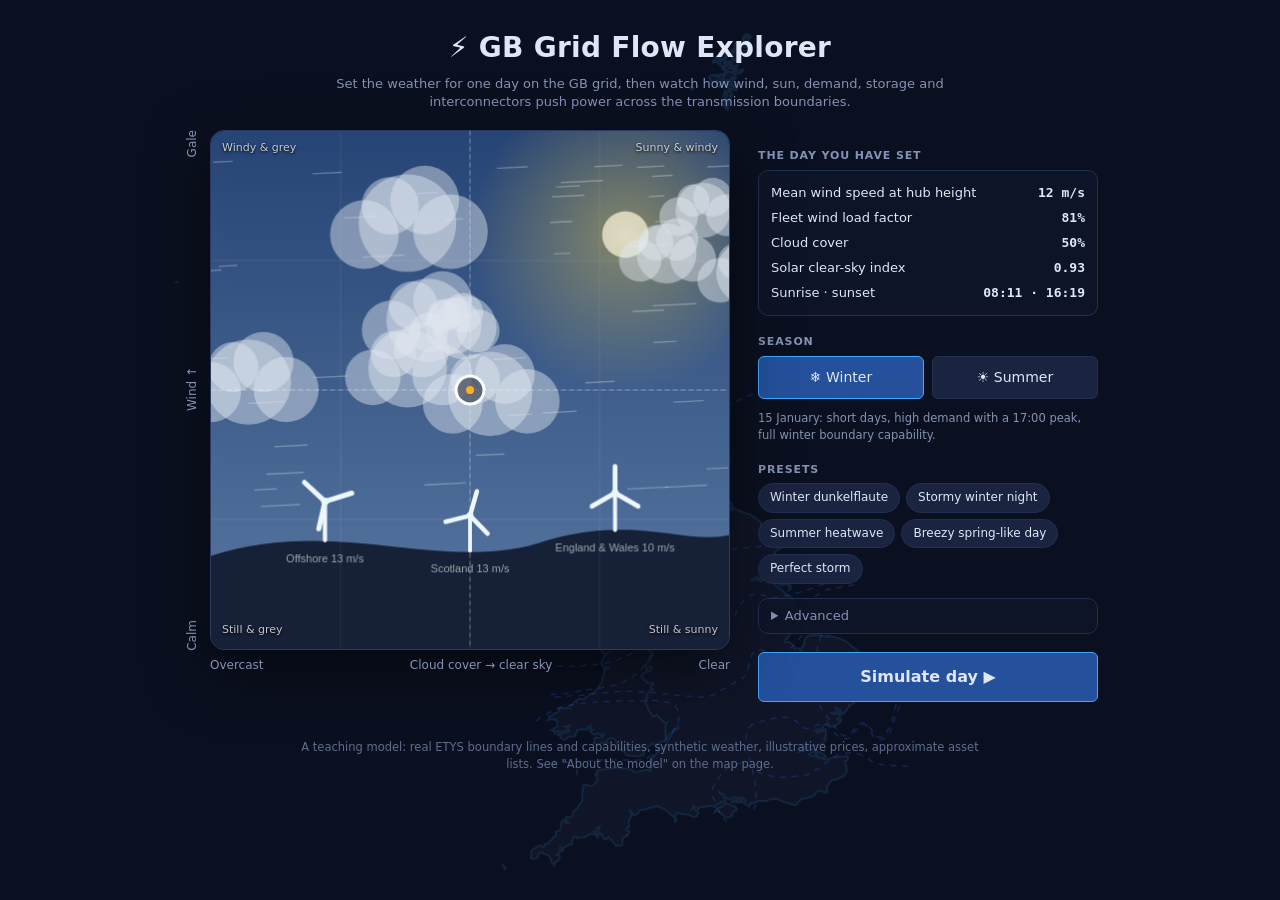
==== index.html @ 6d8d85ab "Publish GB Grid Flow Explorer web build Built with python -m gridviz.build_site from main@1571fb7.  " ====
<!doctype html>
<html lang="en">
<head>
<meta charset="utf-8">
<meta name="viewport" content="width=device-width, initial-scale=1">
<title>GB Grid Flow Explorer</title>
<link rel="icon" href="data:image/svg+xml,%3Csvg xmlns='http://www.w3.org/2000/svg' viewBox='0 0 16 16'%3E%3Cpath d='M9 1 3 9h4l-1 6 6-8H8z' fill='%23ffb020'/%3E%3C/svg%3E">
<link rel="stylesheet" href="css/app.css">
<script>window.GBGFE_STATIC = true;</script>
</head>
<body class="configpage">
<canvas id="bgmap" aria-hidden="true"></canvas>
<div class="config">
  <header>
    <h1>⚡ GB Grid Flow Explorer</h1>
    <p>Set the weather for one day on the GB grid, then watch how wind, sun, demand, storage and interconnectors push power across the transmission boundaries.</p>
  </header>

  <div class="config-grid">
    <div class="padwrap">
      <canvas id="pad" tabindex="0" aria-label="Weather pad: left/right = cloud cover, up/down = wind. Use arrow keys to move."></canvas>
      <span class="corner" style="left:40px;bottom:40px">Still &amp; grey</span>
      <span class="corner" style="right:12px;bottom:40px">Still &amp; sunny</span>
      <span class="corner" style="left:40px;top:10px">Windy &amp; grey</span>
      <span class="corner" style="right:12px;top:10px">Sunny &amp; windy</span>
      <div class="axis-y"><span>Calm</span><span>Wind ↑</span><span>Gale</span></div>
      <div class="axis-x"><span>Overcast</span><span>Cloud cover → clear sky</span><span>Clear</span></div>
    </div>

    <div class="side">
      <h3>The day you have set</h3>
      <div class="readouts" id="readouts"></div>

      <h3>Season</h3>
      <div class="season">
        <button class="btn" data-season="winter">❄ Winter</button>
        <button class="btn" data-season="summer">☀ Summer</button>
      </div>
      <p class="dim small" id="seasonNote"></p>

      <h3>Presets</h3>
      <div class="chips" id="presets"></div>

      <details class="adv">
        <summary>Advanced</summary>
        <label>Random seed <input type="number" id="seed" min="0" max="999999" step="1"></label>
        <label>Weather front <span><input type="checkbox" id="front"> <span class="dim small">wind sweeps north to south</span></span></label>
        <label>Summer derate <span><input type="range" id="derate" min="0.7" max="1" step="0.01"> <b class="mono" id="derateVal"></b></span></label>
        <label>Storage start SoC <span><input type="range" id="soc" min="0" max="1" step="0.05"> <b class="mono" id="socVal"></b></span></label>
        <p class="dim small">The same pad position and seed always give the same day. The summer derate is an assumption: ETYS only publishes winter capabilities. Storage ends the day where it started.</p>
      </details>

      <button class="btn go" id="go">Simulate day ▶</button>
      <p class="dim small" id="err"></p>
    </div>
  </div>

  <footer>A teaching model: real ETYS boundary lines and capabilities, synthetic weather, illustrative prices, approximate asset lists. See "About the model" on the map page.</footer>
</div>

<div id="overlay" class="overlay hidden">
  <canvas id="spinCanvas"></canvas>
  <div id="overlayText">Starting the turbines… solving 48 half-hours</div>
  <button class="btn hidden" id="overlayClose">Back</button>
</div>

<script type="module" src="js/config.js"></script>
</body>
</html>
---- css/app.css ----
:root {
  --bg: #0b1020; --land: #141b2f; --panel: #0f1629; --panel2: #141d36; --line: #22304f; --text: #dfe6f5; --dim: #8492b4;
  --accent: #3fa9ff; --warn: #ff2d55; --amber: #ffb020; --ok: #2ee6a6;
  --sans: "Segoe UI", Inter, system-ui, -apple-system, sans-serif;
  --mono: Consolas, "Cascadia Mono", "SF Mono", monospace;
}
* { box-sizing: border-box; }
html, body { height: 100%; margin: 0; background: var(--bg); color: var(--text); font: 13px/1.45 var(--sans); }
a { color: var(--accent); }
h2 { margin: 0 0 6px; font-size: 18px; }
h3 { margin: 14px 0 6px; font-size: 11px; letter-spacing: .08em; text-transform: uppercase; color: var(--dim); font-weight: 600; }
h3:first-child { margin-top: 0; }
h4 { margin: 12px 0 4px; font-size: 12.5px; }
.dim { color: var(--dim); } .small { font-size: 11.5px; } .mono { font-family: var(--mono); font-variant-numeric: tabular-nums; }
.warn { color: var(--warn); } .hidden { display: none !important; }
.hint { text-transform: none; letter-spacing: 0; font-weight: 400; color: #5f6c8e; margin-left: 4px; }
.spacer { flex: 1; }
.flag { width: 18px; height: 12px; vertical-align: -1px; border-radius: 1px; }
code { font-family: var(--mono); font-size: 12px; background: #1a2440; padding: 0 4px; border-radius: 3px; }

.btn, button.btn { display: inline-flex; align-items: center; gap: 6px; padding: 6px 12px; background: #1a2440; color: var(--text);
  border: 1px solid var(--line); border-radius: 6px; font: inherit; cursor: pointer; text-decoration: none; }
.btn:hover { background: #22305a; } .btn.primary { background: #24509c; border-color: #3566c2; }
.btn.small { padding: 4px 9px; font-size: 12px; }
button.icon { display: inline-flex; align-items: center; justify-content: center; width: 26px; height: 26px; padding: 0; border: 1px solid transparent;
  background: transparent; color: var(--dim); border-radius: 5px; cursor: pointer; }
button.icon:hover { background: #1a2440; color: var(--text); }
button.icon.on { color: var(--text); }
button:focus-visible, a:focus-visible, [tabindex]:focus-visible, input:focus-visible { outline: 2px solid var(--accent); outline-offset: 1px; }
button.link { background: none; border: 0; color: var(--dim); cursor: pointer; padding: 4px 0; text-decoration: underline; font: inherit; }

/* ---------------------------------------------------------------- map page */
.topbar { height: 46px; display: flex; align-items: center; gap: 14px; padding: 0 14px; border-bottom: 1px solid var(--line); background: #0d1326; }
.brand { font-weight: 700; font-size: 15px; color: var(--text); text-decoration: none; white-space: nowrap; }
.wx { padding: 4px 10px; border: 1px solid var(--line); border-radius: 14px; background: #121a31; white-space: nowrap; overflow: hidden; text-overflow: ellipsis; }
.busy { color: var(--amber); display: inline-flex; align-items: center; gap: 6px; }
.spinner { width: 12px; height: 12px; border: 2px solid var(--amber); border-right-color: transparent; border-radius: 50%; animation: spin .8s linear infinite; }
@keyframes spin { to { transform: rotate(360deg); } }

.app { display: grid; grid-template-columns: 252px minmax(0, 1fr) 286px; grid-template-rows: minmax(0, 1fr) 196px; height: calc(100vh - 46px); }
.panel { background: var(--panel); padding: 12px; overflow-y: auto; min-height: 0; }
.panel.left { border-right: 1px solid var(--line); grid-row: 1; }
.panel.right { border-left: 1px solid var(--line); grid-row: 1; }
.mapcol { position: relative; overflow: hidden; grid-row: 1; min-width: 0; }
#map { display: block; cursor: grab; touch-action: none; }
.bottom { grid-column: 1 / -1; border-top: 1px solid var(--line); background: #0d1326; display: flex; flex-direction: column; min-height: 0; padding: 6px 12px 4px; }

.layer { display: flex; align-items: center; gap: 2px; padding: 1px 0; }
.layer .lname { flex: 1; margin-left: 6px; line-height: 1.2; }
.layer button.icon { width: 24px; height: 24px; color: #4a5679; }
.layer button.icon.on { color: var(--text); }
.layer button.pow.on { color: var(--ok); }
.layer button.solo.on { color: var(--amber); }
.icon-spacer { width: 24px; display: inline-block; }
.swatch { display: inline-block; width: 10px; height: 10px; border-radius: 50%; flex: none; margin-right: 4px; }
.sep { border-top: 1px solid var(--line); margin: 6px 0; }
.row2 { display: flex; gap: 6px; margin-top: 6px; } .row2 .btn { flex: 1; justify-content: center; }
label.check { display: flex; gap: 7px; align-items: flex-start; margin: 4px 0; cursor: pointer; }
label.check input { margin-top: 2px; accent-color: var(--accent); }

.missions-box { margin-top: 10px; border-top: 1px solid var(--line); padding-top: 8px; }
.collapsible { cursor: pointer; user-select: none; } .collapsible::before { content: "▾ "; }
.missions-box.collapsed .collapsible::before { content: "▸ "; } .missions-box.collapsed #missions { display: none; }
.pill { background: #1a2440; border-radius: 10px; padding: 1px 7px; color: var(--text); letter-spacing: 0; }
.mission { border: 1px solid var(--line); border-radius: 6px; margin: 5px 0; background: var(--panel2); }
.m-head { display: flex; gap: 8px; align-items: center; padding: 6px 8px; cursor: pointer; }
.m-tick { width: 20px; height: 20px; border-radius: 50%; background: #22305a; display: inline-flex; align-items: center; justify-content: center; font-size: 11px; flex: none; }
.mission.done .m-tick { background: var(--ok); color: #05291e; font-weight: 700; }
.m-title { font-weight: 600; }
.m-body { display: none; padding: 0 9px 8px; font-size: 12px; } .m-body p { margin: 4px 0; }
.mission.open .m-body { display: block; }
.m-why { color: #bff7e4; } .m-hint { color: var(--dim); }

.bars { display: flex; flex-direction: column; gap: 7px; }
.bbar { cursor: pointer; padding: 2px 4px; border-radius: 4px; }
.bbar:hover, .bbar.sel { background: #18213d; }
.bbar-top { display: flex; justify-content: space-between; font-size: 12px; }
.bname { font-weight: 700; }
.btrack { position: relative; height: 9px; background: #1a2440; border-radius: 3px; overflow: hidden; margin-top: 2px; }
.bfill, .bghost { position: absolute; top: 0; bottom: 0; left: 0; transition: width .25s ease; }
.bghost { background: repeating-linear-gradient(90deg, rgba(255,45,85,.55) 0 3px, transparent 3px 6px); }
.b100 { position: absolute; top: -1px; bottom: -1px; left: 66%; width: 2px; background: rgba(255,255,255,.55); }
.ctr { display: flex; flex-direction: column; padding: 7px 0; border-bottom: 1px solid var(--line); }
.ctr span { color: var(--dim); font-size: 11.5px; } .ctr b { font-size: 19px; font-weight: 600; } .ctr small { color: #6f7b9c; font-size: 11px; }
.warnbox { background: rgba(255,45,85,.12); border: 1px solid rgba(255,45,85,.4); border-radius: 6px; padding: 6px 8px; }

.controls { display: flex; align-items: center; gap: 4px; height: 34px; }
.controls button.icon { width: 30px; height: 30px; color: var(--text); }
.controls button.play { background: #24509c; }
.controls button.on { color: var(--amber); }
.speed { display: inline-flex; align-items: center; gap: 6px; margin-left: 14px; color: var(--dim); }
.speed input { width: 120px; accent-color: var(--accent); }
.clock { font-size: 20px; font-weight: 600; margin-left: 18px; }
.sp { color: var(--dim); margin-left: 10px; }
.sun { color: #ffd84d; white-space: pre; }
.chartwrap { position: relative; flex: 1; min-height: 0; }
#chart { width: 100%; height: 100%; display: block; cursor: col-resize; }
.chart-legend { display: flex; flex-wrap: wrap; gap: 2px 12px; font-size: 10.5px; color: var(--dim); padding-top: 2px; }
.chart-legend i { display: inline-block; width: 9px; height: 9px; margin-right: 4px; vertical-align: -1px; border-radius: 2px; }
.chart-legend i.line { height: 2px; background: #fff; vertical-align: 2px; width: 12px; }
.chart-legend i.hatch { background: repeating-linear-gradient(135deg, rgba(255,45,85,.8) 0 2px, transparent 2px 4px); }

.tooltip { position: absolute; pointer-events: none; display: none; background: rgba(6,10,22,.94); border: 1px solid var(--line);
  padding: 6px 9px; border-radius: 6px; max-width: 280px; z-index: 6; font-size: 12px; }
.card { position: absolute; top: 12px; right: 12px; width: 360px; max-height: calc(100% - 24px); overflow-y: auto; background: rgba(13,19,38,.97);
  border: 1px solid var(--line); border-radius: 10px; padding: 14px 16px; z-index: 5; box-shadow: 0 10px 30px rgba(0,0,0,.45); }
.card p { margin: 6px 0; }
.card .close { position: absolute; top: 8px; right: 8px; }
.card-kicker { font-size: 11px; letter-spacing: .08em; text-transform: uppercase; color: var(--dim); font-weight: 600; }
.card .big { font-size: 15px; }
.card .action { background: #18213d; border-radius: 6px; padding: 6px 8px; }
.equation { background: #18213d; border-left: 3px solid var(--accent); border-radius: 4px; padding: 8px 10px; margin: 8px 0; line-height: 1.6; }
table.kv { width: 100%; border-collapse: collapse; margin: 6px 0; font-size: 12px; }
table.kv td { padding: 2px 0; vertical-align: top; } table.kv td:first-child { color: var(--dim); padding-right: 10px; white-space: nowrap; }
table.kv td:last-child { text-align: right; }
canvas.spark { width: 100%; height: 110px; display: block; margin-top: 8px; background: #0e152b; border-radius: 6px; }
canvas.spark.short { height: 70px; }
.spark-legend { display: flex; flex-wrap: wrap; gap: 2px 10px; font-size: 10.5px; color: var(--dim); margin: 3px 0 6px; }
.spark-legend i { display: inline-block; width: 14px; border-top: 2px solid; margin-right: 4px; vertical-align: 3px; }

.maptools { position: absolute; left: 10px; top: 10px; }
.maptools button.icon { background: rgba(13,19,38,.85); border-color: var(--line); color: var(--text); }
.maphelp { position: absolute; left: 44px; top: 15px; font-size: 11px; pointer-events: none; }
.toasts { position: absolute; left: 12px; bottom: 12px; display: flex; flex-direction: column; gap: 8px; z-index: 8; width: min(400px, calc(100% - 24px)); }
.toast { background: rgba(13,19,38,.97); border: 1px solid var(--line); border-left: 4px solid var(--accent); border-radius: 8px; padding: 9px 12px;
  box-shadow: 0 8px 24px rgba(0,0,0,.45); cursor: pointer; transition: opacity .4s; animation: rise .25s ease; }
.toast.success { border-left-color: var(--ok); } .toast.error { border-left-color: var(--warn); } .toast.fade { opacity: 0; }
@keyframes rise { from { transform: translateY(8px); opacity: 0; } }

.modal { position: fixed; inset: 0; background: rgba(3,6,14,.7); display: flex; align-items: center; justify-content: center; z-index: 20; padding: 16px; }
.modal-box { position: relative; background: #0f1629; border: 1px solid var(--line); border-radius: 12px; padding: 22px 26px; max-width: 680px; max-height: 88vh; overflow-y: auto; }
.modal-box .close { position: absolute; top: 10px; right: 10px; font-size: 16px; }
.modal-box ul { padding-left: 18px; }
table.data-table { font-size: 11.5px; margin: 8px 0; }
table.data-table th { text-align: left; color: var(--dim); font-weight: 600; padding: 3px 8px 3px 0; border-bottom: 1px solid var(--line); }
table.data-table td { padding: 4px 8px 4px 0; border-bottom: 1px solid var(--line); text-align: left !important; white-space: normal !important; } .modal-box li { margin: 5px 0; }

/* ---------------------------------------------------------------- config page */
.configpage { overflow-x: hidden; }
#bgmap { position: fixed; inset: 0; z-index: 0; }
.config { position: relative; z-index: 1; min-height: 100vh; display: flex; flex-direction: column; align-items: center; padding: 28px 16px 40px; }
.config header { text-align: center; margin-bottom: 18px; }
.config header h1 { margin: 0; font-size: 28px; letter-spacing: .01em; }
.config header p { margin: 6px 0 0; color: var(--dim); max-width: 640px; }
.config-grid { display: grid; grid-template-columns: auto 340px; gap: 28px; align-items: start; }
.padwrap { position: relative; padding: 0 0 28px 28px; }
#pad { width: min(520px, calc(100vw - 80px)); aspect-ratio: 1; display: block; border-radius: 14px; border: 1px solid #2b3a62;
  box-shadow: 0 20px 60px rgba(0,0,0,.5); cursor: crosshair; touch-action: none; }
.axis-x { position: absolute; left: 28px; right: 0; bottom: 4px; display: flex; justify-content: space-between; color: var(--dim); font-size: 12px; }
.axis-y { position: absolute; left: 0; top: 0; bottom: 28px; width: 22px; display: flex; flex-direction: column-reverse; justify-content: space-between; align-items: center; color: var(--dim); font-size: 12px; }
.axis-y span { writing-mode: vertical-rl; transform: rotate(180deg); }
.corner { position: absolute; font-size: 11px; color: rgba(255,255,255,.75); pointer-events: none; text-shadow: 0 1px 3px #000; }
.side h3 { margin-top: 18px; }
.readouts { background: rgba(15,22,41,.9); border: 1px solid var(--line); border-radius: 10px; padding: 10px 12px; }
.readouts div { display: flex; justify-content: space-between; padding: 3px 0; }
.readouts b { font-family: var(--mono); }
.season { display: flex; gap: 8px; }
.season button { flex: 1; padding: 10px; font-size: 14px; justify-content: center; }
.season button.on { background: #24509c; border-color: #3fa9ff; }
.chips { display: flex; flex-wrap: wrap; gap: 6px; }
.chips button { border-radius: 16px; padding: 5px 11px; font-size: 12px; }
.chips button.on { border-color: var(--amber); }
details.adv { margin-top: 14px; background: rgba(15,22,41,.9); border: 1px solid var(--line); border-radius: 10px; padding: 8px 12px; }
details.adv summary { cursor: pointer; color: var(--dim); }
details.adv label { display: flex; justify-content: space-between; align-items: center; gap: 10px; margin: 8px 0; }
details.adv input[type=number] { width: 90px; background: #1a2440; color: var(--text); border: 1px solid var(--line); border-radius: 4px; padding: 3px 6px; font: inherit; }
details.adv input[type=range] { width: 130px; accent-color: var(--accent); }
.btn.go { margin-top: 18px; width: 100%; justify-content: center; font-size: 16px; padding: 12px; background: #24509c; border-color: #3fa9ff; font-weight: 600; }
.btn.go:hover { background: #2c61bd; }
.overlay { position: fixed; inset: 0; z-index: 30; background: rgba(5,8,18,.88); display: flex; flex-direction: column; align-items: center; justify-content: center; gap: 12px; }
#spinCanvas { width: 260px; height: 140px; }
.config footer { margin-top: 26px; color: #5f6c8e; font-size: 11.5px; text-align: center; max-width: 700px; }

@media (max-width: 1100px) {
  .app { grid-template-columns: 232px minmax(0, 1fr) 250px; }
  .maphelp { display: none; }
  .card { width: 320px; }
}
@media (max-width: 900px) {
  .config-grid { grid-template-columns: 1fr; }
  .padwrap { justify-self: center; }
}
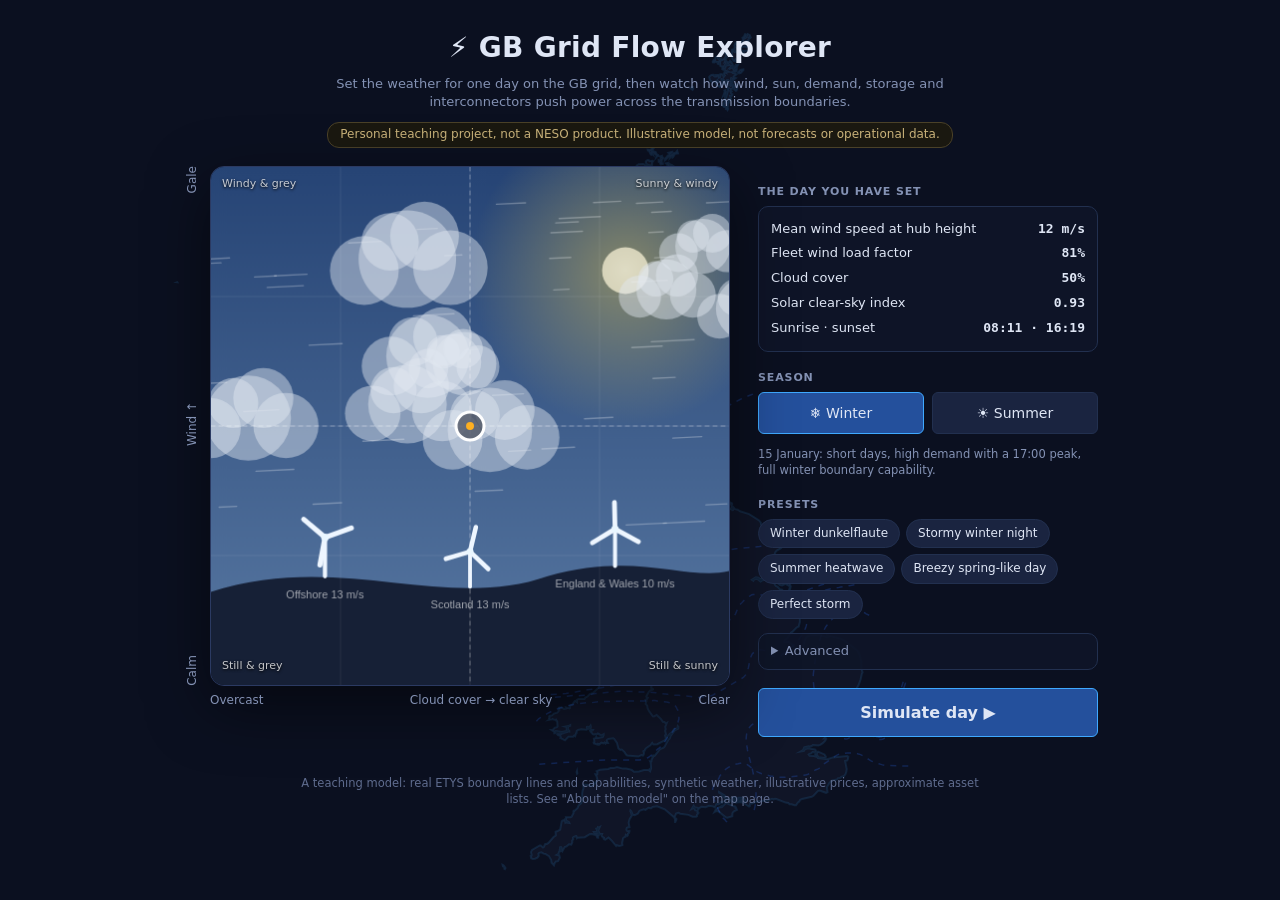
==== commit 6f82d711: "Rebuild from c30025b: teaching-project notice Co-Authored-By: Claude Opus 5.5 <noreply@anthropic.com" ====
--- a/index.html
+++ b/index.html
@@ -14,6 +14,7 @@
   <header>
     <h1>⚡ GB Grid Flow Explorer</h1>
     <p>Set the weather for one day on the GB grid, then watch how wind, sun, demand, storage and interconnectors push power across the transmission boundaries.</p>
+    <a id="noticeLink" class="notice" href="map.html#about" title="Opens About the model">Personal teaching project, not a NESO product. Illustrative model, not forecasts or operational data.</a>
   </header>
 
   <div class="config-grid">
--- a/css/app.css
+++ b/css/app.css
@@ -33,6 +33,11 @@
 .topbar { height: 46px; display: flex; align-items: center; gap: 14px; padding: 0 14px; border-bottom: 1px solid var(--line); background: #0d1326; }
 .brand { font-weight: 700; font-size: 15px; color: var(--text); text-decoration: none; white-space: nowrap; }
 .wx { padding: 4px 10px; border: 1px solid var(--line); border-radius: 14px; background: #121a31; white-space: nowrap; overflow: hidden; text-overflow: ellipsis; }
+.topbar .btn, .topbar .wx, .topbar .brand { flex-shrink: 0; white-space: nowrap; }
+.notice { cursor: pointer; font-family: inherit; }
+.notice:hover, .config header a.notice:hover { text-decoration: underline; }
+.topbar .notice { min-width: 0; flex: 0 1 auto; background: none; border: 0; padding: 0; font-size: 11.5px; color: #c9b27a; white-space: nowrap; overflow: hidden; text-overflow: ellipsis; }
+.config header a.notice { display: inline-block; margin-top: 10px; text-decoration: none; padding: 3px 12px; font-size: 12px; color: #c9b27a; border: 1px solid #4a4128; border-radius: 12px; background: #1a1810; }
 .busy { color: var(--amber); display: inline-flex; align-items: center; gap: 6px; }
 .spinner { width: 12px; height: 12px; border: 2px solid var(--amber); border-right-color: transparent; border-radius: 50%; animation: spin .8s linear infinite; }
 @keyframes spin { to { transform: rotate(360deg); } }
